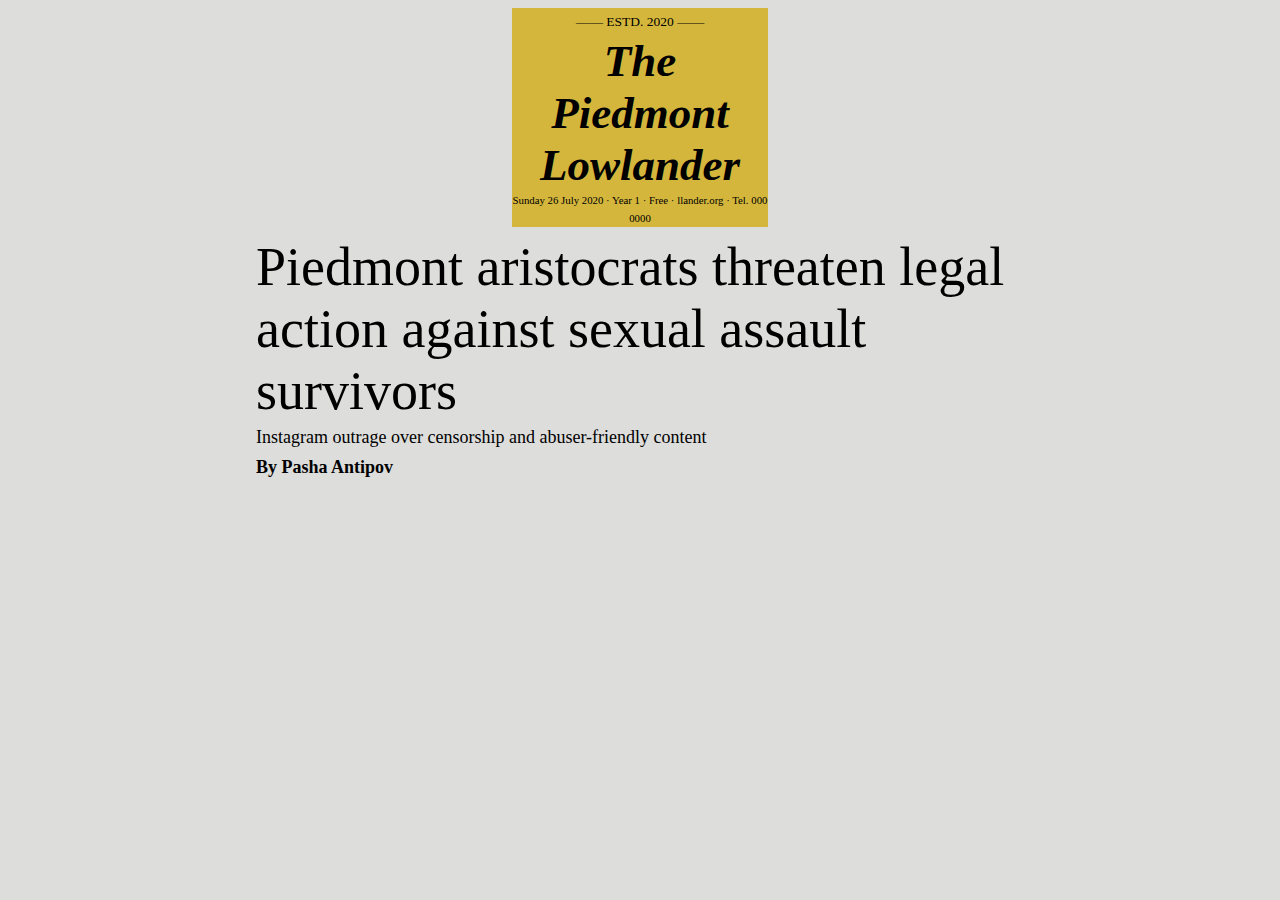
==== index.html @ 0a99cd9a "first commit, testing" ====
<!DOCTYPE html>
<html lang="en">
  <head>
    <meta charset="utf-8" />
    <meta http-equiv="X-UA-Compatible" content="IE=edge" />
    <meta name="viewport" content="width=device-width, initial-scale=1" />
    <title>The Piedmont Lowlander</title>
    <link rel="stylesheet" href="/style.css" />
    <script src="/script.js" defer></script>
  </head>
  <body>
    <div id="top">—— ESTD. 2020 ——</div>
    <div id="title">The Piedmont<br />Lowlander</div>
    <div id="date">
      Sunday 26 July 2020 · Year 1 · Free · llander.org · Tel. 000 0000
    </div>
    <div class="heading">
      Piedmont aristocrats threaten legal action against sexual assault
      survivors
    </div>
    <div class="subheading">
      Instagram outrage over censorship and abuser-friendly content
    </div>
    <div class="authors">
      By Pasha Antipov
    </div>
  </body>
</html>
---- style.css ----
@font-face {
  font-family: Playfair Display;
  src: url("https://fonts.googleapis.com/css2?family=Playfair+Display:wght@900&display=swap");
}
@font-face {
  font-family: Amiri;
  src: url("https://fonts.googleapis.com/css2?family=Amiri&display=swap");
}
body {
  background-color: #dddddb;
}
#top {
  font-family: Playfair Display;
  font-size: 1.5vh;
  color: #000000;
  text-align: center;
  background-color: #d4b63c;
  width: 20vw;
  line-height: 3vh;
  margin-left: auto;
  margin-right: auto;
}
#title {
  font-family: Playfair Display;
  font-size: 5vh;
  color: #000000;
  text-align: center;
  font-weight: 900;
  font-style: italic;
  background-color: #d4b63c;
  width: 20vw;
  margin-left: auto;
  margin-right: auto;
}
#date {
  font-family: Playfair Display;
  font-size: 1.2vh;
  line-height: 2vh;
  color: #000000;
  text-align: center;
  background-color: #d4b63c;
  width: 20vw;
  margin-left: auto;
  margin-right: auto;
}
.heading {
  font-family: Playfair Display;
  font-size: 6vh;
  color: #000000;
  text-align: left;
  font-weight: 400;
  width: 60vw;
  margin-left: auto;
  margin-right: auto;
  margin-top: 1vh;
}
.subheading {
  font-family: Amiri;
  font-size: 2vh;
  color: #000000;
  text-align: left;
  width: 60vw;
  margin-left: auto;
  margin-right: auto;
  margin-top: 0.5vh;
}
.authors {
  font-family: Amiri;
  font-size: 2vh;
  color: #000000;
  text-align: left;
  font-weight: 900;
  width: 60vw;
  margin-left: auto;
  margin-right: auto;
  margin-top: 1vh;
}
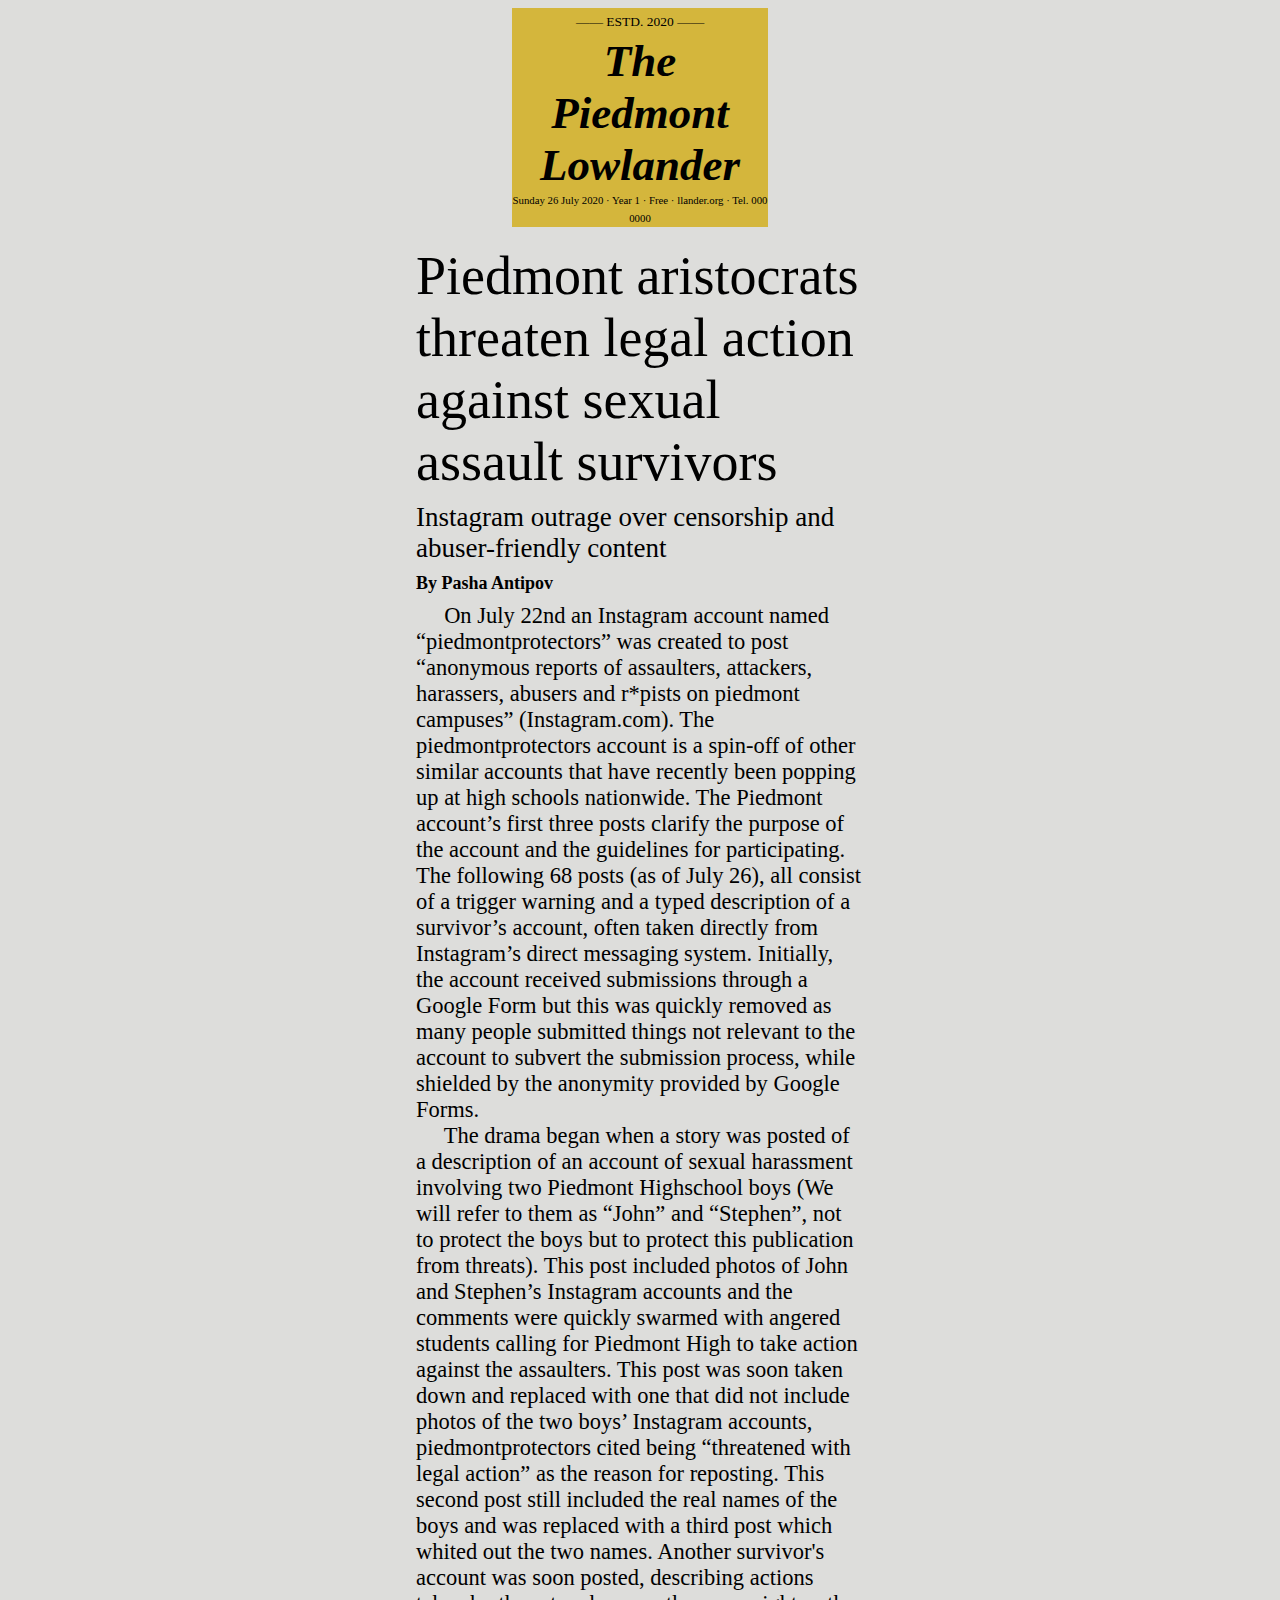
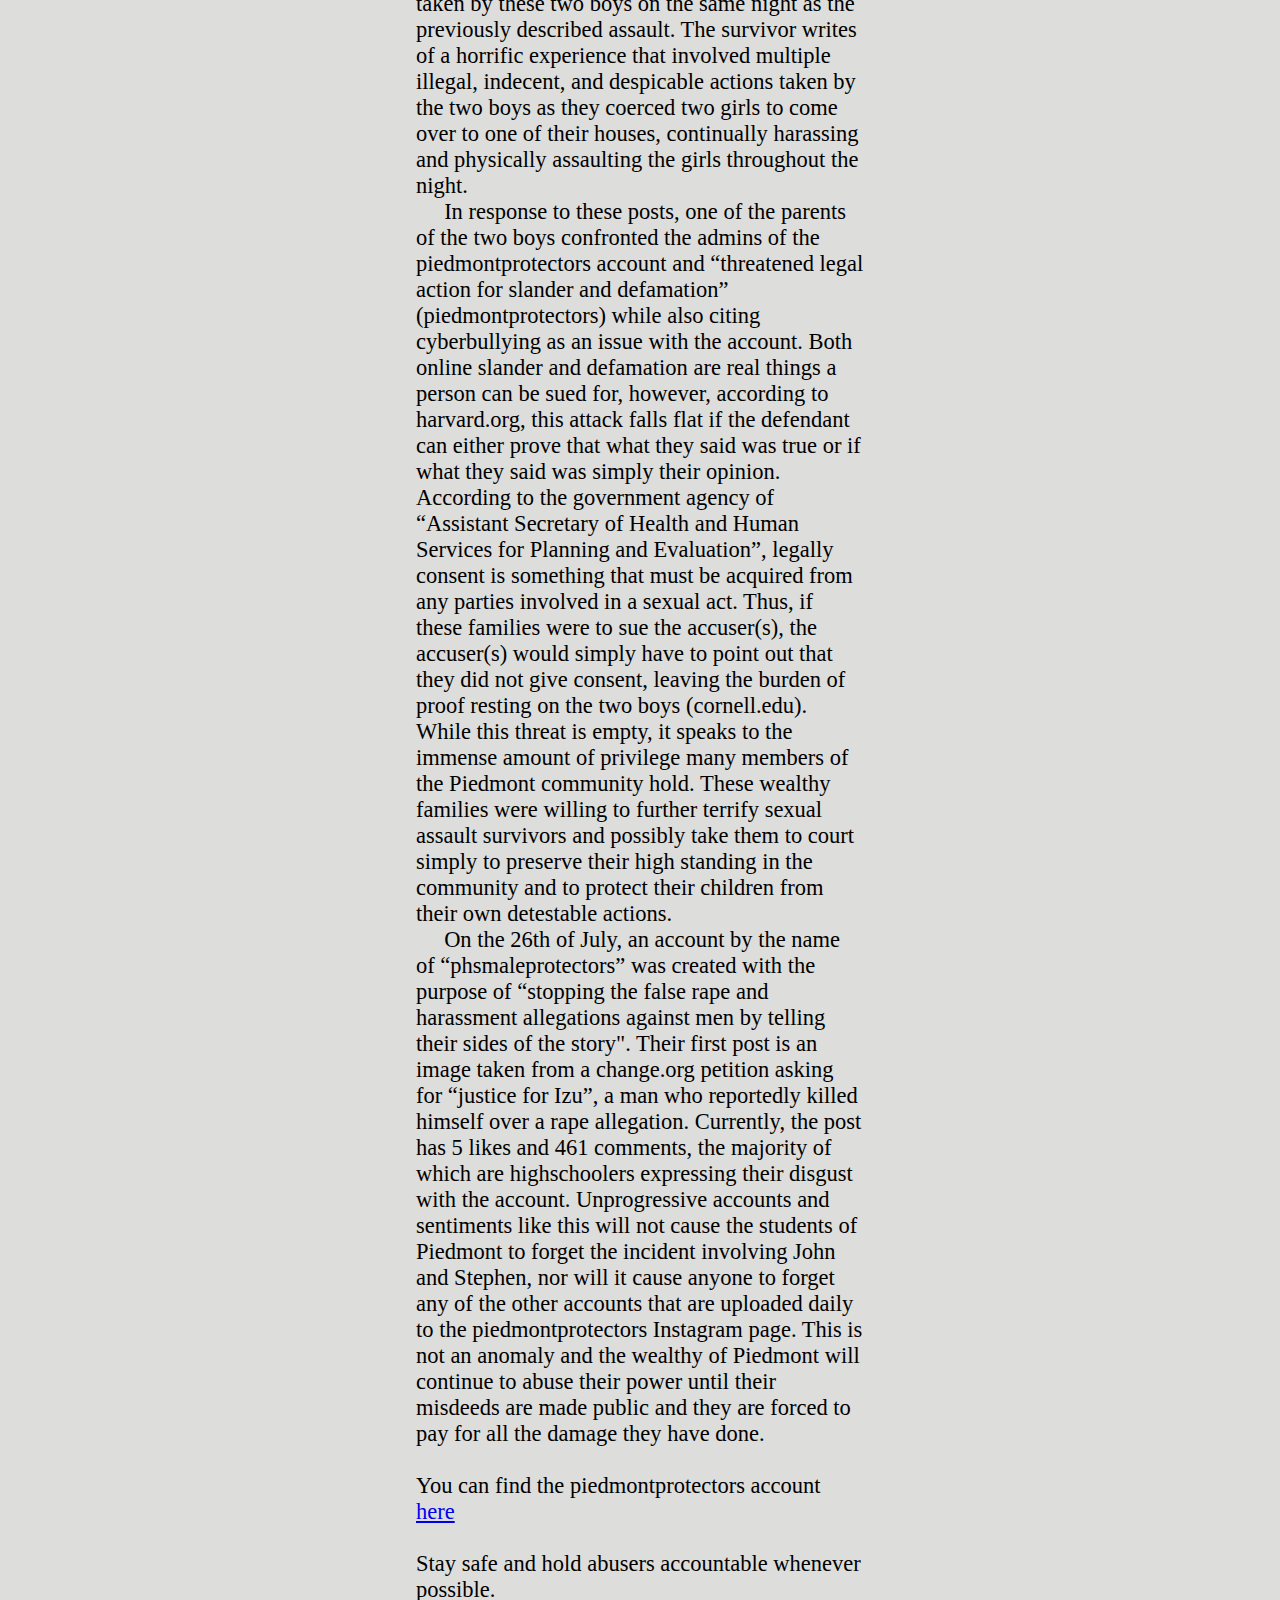
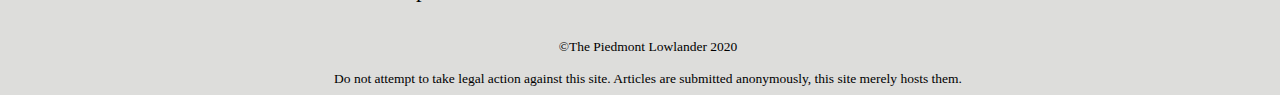
==== commit 726806a3: "first real commit with first article by pasha" ====
--- a/index.html
+++ b/index.html
@@ -24,5 +24,80 @@
     <div class="authors">
       By Pasha Antipov
     </div>
+    <div class="article">
+      &nbsp;&nbsp;&nbsp;&nbsp; On July 22nd an Instagram account named
+      “piedmontprotectors” was created to post “anonymous reports of assaulters,
+      attackers, harassers, abusers and r*pists on piedmont campuses”
+      (Instagram.com). The piedmontprotectors account is a spin-off of other
+      similar accounts that have recently been popping up at high schools
+      nationwide. The Piedmont account’s first three posts clarify the purpose
+      of the account and the guidelines for participating. The following 68
+      posts (as of July 26), all consist of a trigger warning and a typed
+      description of a survivor’s account, often taken directly from Instagram’s
+      direct messaging system. Initially, the account received submissions
+      through a Google Form but this was quickly removed as many people
+      submitted things not relevant to the account to subvert the submission
+      process, while shielded by the anonymity provided by Google Forms. <br />
+      &nbsp;&nbsp;&nbsp;&nbsp; The drama began when a story was posted of a
+      description of an account of sexual harassment involving two Piedmont
+      Highschool boys (We will refer to them as “John” and “Stephen”, not to
+      protect the boys but to protect this publication from threats). This post
+      included photos of John and Stephen’s Instagram accounts and the comments
+      were quickly swarmed with angered students calling for Piedmont High to
+      take action against the assaulters. This post was soon taken down and
+      replaced with one that did not include photos of the two boys’ Instagram
+      accounts, piedmontprotectors cited being “threatened with legal action” as
+      the reason for reposting. This second post still included the real names
+      of the boys and was replaced with a third post which whited out the two
+      names. Another survivor's account was soon posted, describing actions
+      taken by these two boys on the same night as the previously described
+      assault. The survivor writes of a horrific experience that involved
+      multiple illegal, indecent, and despicable actions taken by the two boys
+      as they coerced two girls to come over to one of their houses, continually
+      harassing and physically assaulting the girls throughout the night. <br />
+      &nbsp;&nbsp;&nbsp;&nbsp; In response to these posts, one of the parents of
+      the two boys confronted the admins of the piedmontprotectors account and
+      “threatened legal action for slander and defamation” (piedmontprotectors)
+      while also citing cyberbullying as an issue with the account. Both online
+      slander and defamation are real things a person can be sued for, however,
+      according to harvard.org, this attack falls flat if the defendant can
+      either prove that what they said was true or if what they said was simply
+      their opinion. According to the government agency of “Assistant Secretary
+      of Health and Human Services for Planning and Evaluation”, legally consent
+      is something that must be acquired from any parties involved in a sexual
+      act. Thus, if these families were to sue the accuser(s), the accuser(s)
+      would simply have to point out that they did not give consent, leaving the
+      burden of proof resting on the two boys (cornell.edu). While this threat
+      is empty, it speaks to the immense amount of privilege many members of the
+      Piedmont community hold. These wealthy families were willing to further
+      terrify sexual assault survivors and possibly take them to court simply to
+      preserve their high standing in the community and to protect their
+      children from their own detestable actions.<br />
+      &nbsp;&nbsp;&nbsp;&nbsp; On the 26th of July, an account by the name of
+      “phsmaleprotectors” was created with the purpose of “stopping the false
+      rape and harassment allegations against men by telling their sides of the
+      story". Their first post is an image taken from a change.org petition
+      asking for “justice for Izu”, a man who reportedly killed himself over a
+      rape allegation. Currently, the post has 5 likes and 461 comments, the
+      majority of which are highschoolers expressing their disgust with the
+      account. Unprogressive accounts and sentiments like this will not cause
+      the students of Piedmont to forget the incident involving John and
+      Stephen, nor will it cause anyone to forget any of the other accounts that
+      are uploaded daily to the piedmontprotectors Instagram page. This is not
+      an anomaly and the wealthy of Piedmont will continue to abuse their power
+      until their misdeeds are made public and they are forced to pay for all
+      the damage they have done.
+      <br /><br />
+      You can find the piedmontprotectors account
+      <a href="https://www.instagram.com/piedmontprotectors/?hl=en">here</a
+      ><br /><br />
+      Stay safe and hold abusers accountable whenever possible.
+    </div>
+    <div id="page-end">
+      ©The Piedmont Lowlander 2020 <br />
+      <br />
+      Do not attempt to take legal action against this site. Articles are
+      submitted anonymously, this site merely hosts them.
+    </div>
   </body>
-</html>+</html>
--- a/style.css
+++ b/style.css
@@ -48,21 +48,21 @@
   font-size: 6vh;
   color: #000000;
   text-align: left;
-  font-weight: 400;
-  width: 60vw;
+  font-weight: 500;
+  width: 35vw;
+  margin-left: auto;
+  margin-right: auto;
+  margin-top: 2vh;
+}
+.subheading {
+  font-family: Amiri;
+  font-size: 3vh;
+  color: #000000;
+  text-align: left;
+  width: 35vw;
   margin-left: auto;
   margin-right: auto;
   margin-top: 1vh;
-}
-.subheading {
-  font-family: Amiri;
-  font-size: 2vh;
-  color: #000000;
-  text-align: left;
-  width: 60vw;
-  margin-left: auto;
-  margin-right: auto;
-  margin-top: 0.5vh;
 }
 .authors {
   font-family: Amiri;
@@ -70,8 +70,104 @@
   color: #000000;
   text-align: left;
   font-weight: 900;
-  width: 60vw;
+  width: 35vw;
   margin-left: auto;
   margin-right: auto;
   margin-top: 1vh;
 }
+.article {
+  font-size: 2.5vh;
+  color: #000000;
+  text-align: left;
+  width: 35vw;
+  margin-left: auto;
+  margin-right: auto;
+  margin-top: 1vh;
+}
+#page-end {
+  font-size: 1.5vh;
+  color: #000000;
+  text-align: center;
+  width: 100vw;
+  margin-left: auto;
+  margin-right: auto;
+  margin-top: 4vh;
+}
+/*mobile optimization internal stylesheet*/
+@media only screen and (max-device-width: 480px) {
+  #top {
+    font-family: Playfair Display;
+    font-size: 1.5vh;
+    color: #000000;
+    text-align: center;
+    background-color: #d4b63c;
+    width: 70vw;
+    line-height: 3vh;
+    margin-left: auto;
+    margin-right: auto;
+  }
+  #title {
+    font-family: Playfair Display;
+    font-size: 5vh;
+    color: #000000;
+    text-align: center;
+    font-weight: 900;
+    font-style: italic;
+    background-color: #d4b63c;
+    width: 70vw;
+    margin-left: auto;
+    margin-right: auto;
+  }
+  #date {
+    font-family: Playfair Display;
+    font-size: 1.2vh;
+    line-height: 2vh;
+    color: #000000;
+    text-align: center;
+    background-color: #d4b63c;
+    width: 70vw;
+    margin-left: auto;
+    margin-right: auto;
+  }
+  .heading {
+    font-family: Playfair Display;
+    font-size: 5vh;
+    color: #000000;
+    text-align: left;
+    font-weight: 500;
+    width: 90vw;
+    margin-left: auto;
+    margin-right: auto;
+    margin-top: 2vh;
+  }
+  .subheading {
+    font-family: Amiri;
+    font-size: 3vh;
+    color: #000000;
+    text-align: left;
+    width: 90vw;
+    margin-left: auto;
+    margin-right: auto;
+    margin-top: 1vh;
+  }
+  .authors {
+    font-family: Amiri;
+    font-size: 2vh;
+    color: #000000;
+    text-align: left;
+    font-weight: 900;
+    width: 90vw;
+    margin-left: auto;
+    margin-right: auto;
+    margin-top: 1vh;
+  }
+  .article {
+    font-size: 2.5vh;
+    color: #000000;
+    text-align: left;
+    width: 90vw;
+    margin-left: auto;
+    margin-right: auto;
+    margin-top: 1vh;
+  }
+}
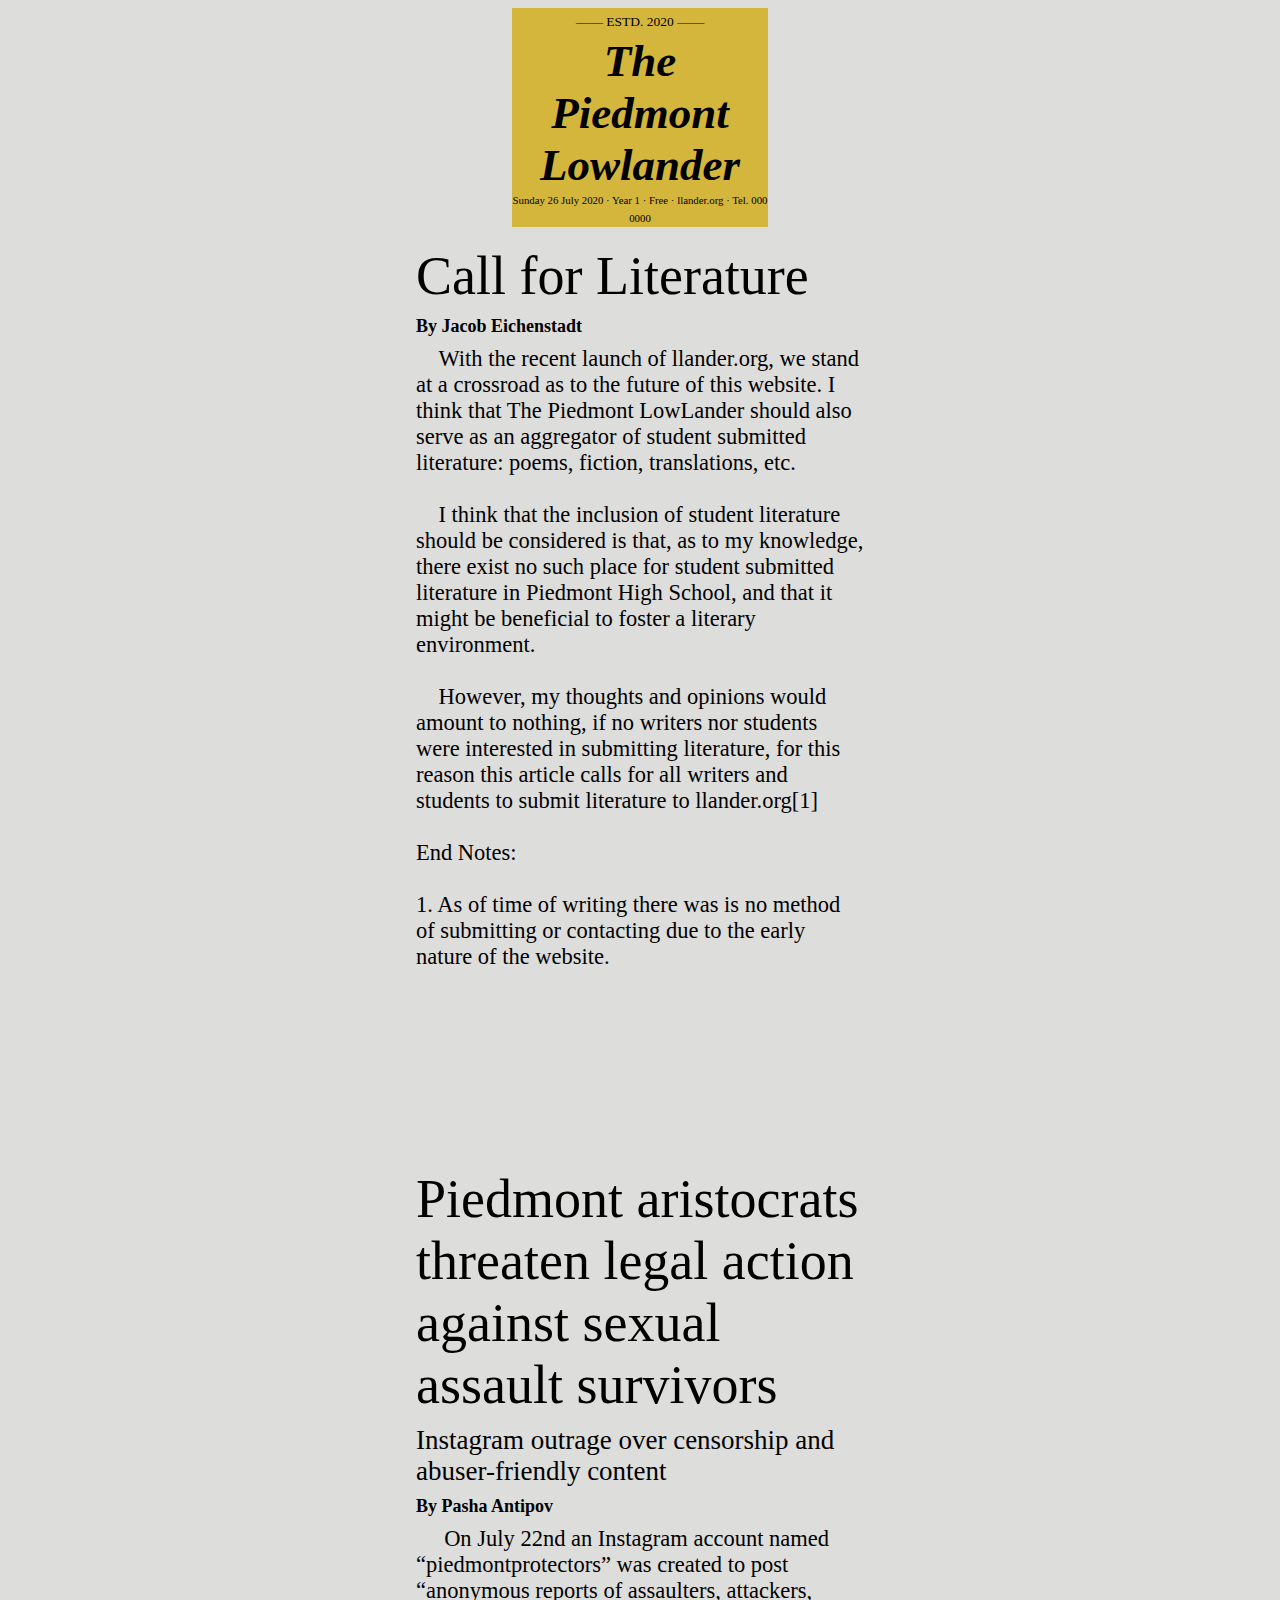
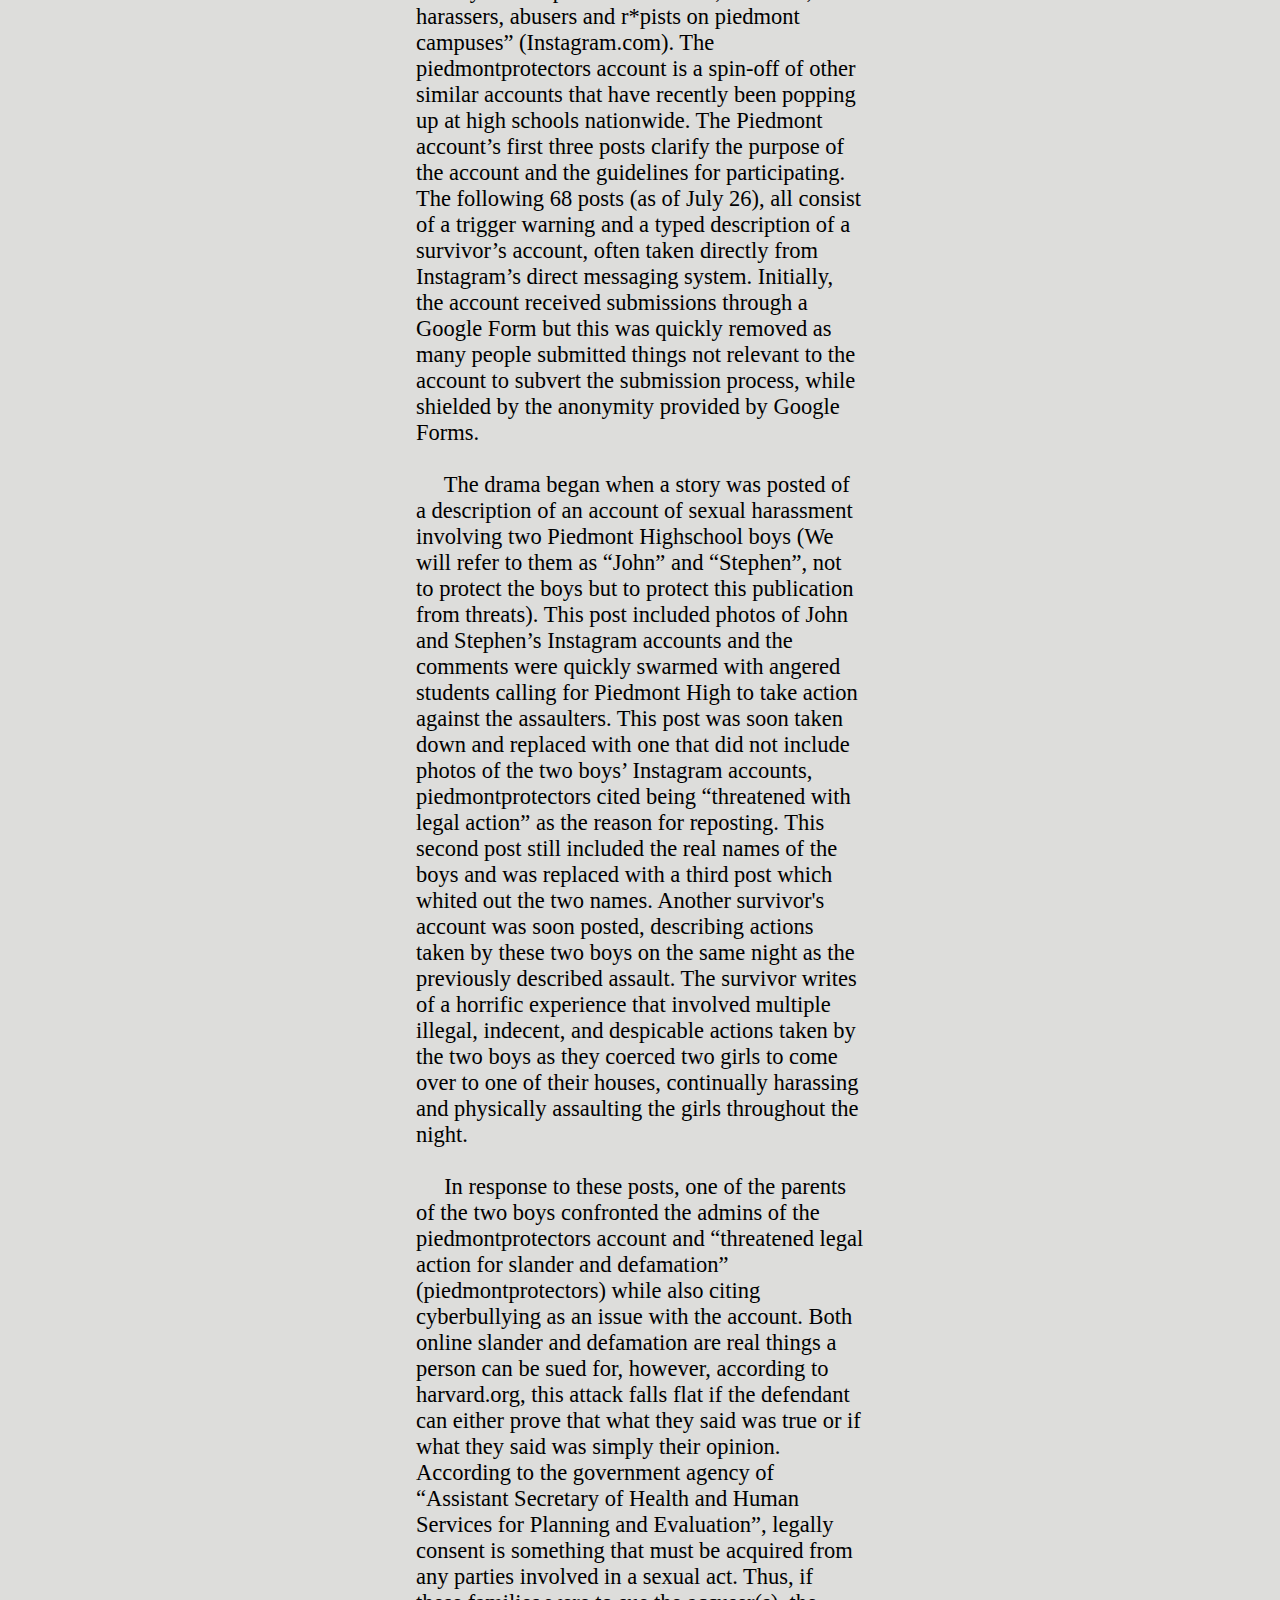
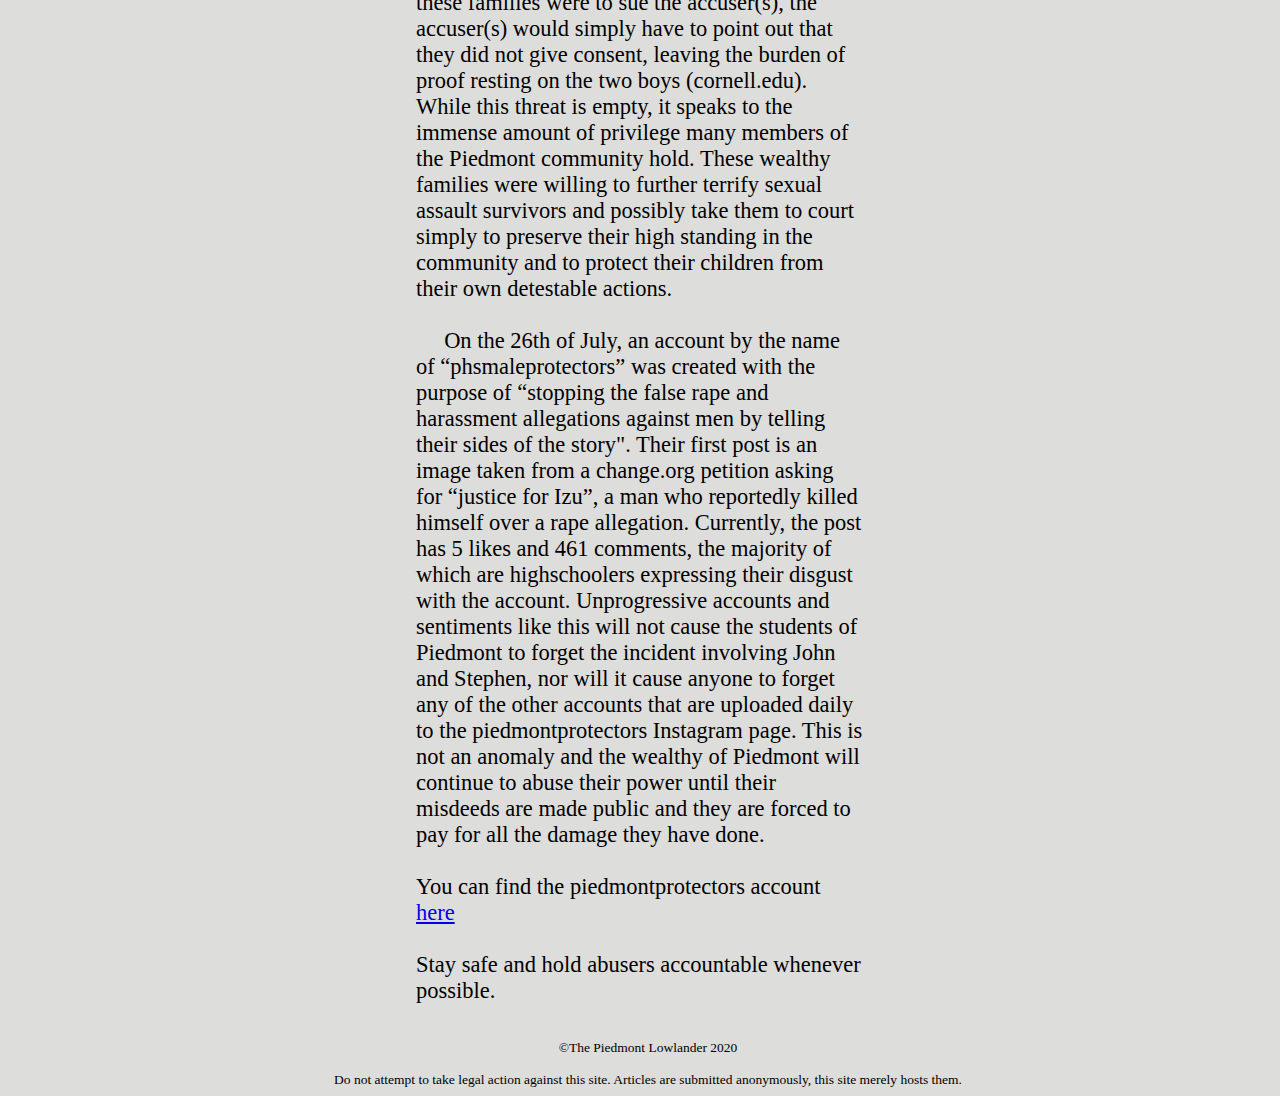
==== commit 6bbb1f5a: "Call by Jacob commiting to master" ====
--- a/index.html
+++ b/index.html
@@ -9,90 +9,128 @@
     <script src="/script.js" defer></script>
   </head>
   <body>
-    <div id="top">—— ESTD. 2020 ——</div>
-    <div id="title">The Piedmont<br />Lowlander</div>
-    <div id="date">
-      Sunday 26 July 2020 · Year 1 · Free · llander.org · Tel. 000 0000
+    <div id="title-wrapper">
+      <div id="top">—— ESTD. 2020 ——</div>
+      <div id="title">The Piedmont<br />Lowlander</div>
+      <div id="date">
+        Sunday 26 July 2020 · Year 1 · Free · llander.org · Tel. 000 0000
+      </div>
     </div>
-    <div class="heading">
-      Piedmont aristocrats threaten legal action against sexual assault
-      survivors
+
+    <div id="Call-for">
+      <div class="heading">
+        Call for Literature
+      </div>
+      <div class="authors">
+        By Jacob Eichenstadt
+      </div>
+      <div class="article">
+        &nbsp;&nbsp;&nbsp;&nbsp;With the recent launch of llander.org, we stand
+        at a crossroad as to the future of this website. I think that The
+        Piedmont LowLander should also serve as an aggregator of student
+        submitted literature: poems, fiction, translations, etc.<br /><br />
+        &nbsp;&nbsp;&nbsp;&nbsp;I think that the inclusion of student literature
+        should be considered is that, as to my knowledge, there exist no such
+        place for student submitted literature in Piedmont High School, and that
+        it might be beneficial to foster a literary environment.<br /><br />
+        &nbsp;&nbsp;&nbsp;&nbsp;However, my thoughts and opinions would amount
+        to nothing, if no writers nor students were interested in submitting
+        literature, for this reason this article calls for all writers and
+        students to submit literature to llander.org[1]<br /><br />
+
+        End Notes:<br /><br />
+        1. As of time of writing there was is no method of submitting or
+        contacting due to the early nature of the website.
+      </div>
     </div>
-    <div class="subheading">
-      Instagram outrage over censorship and abuser-friendly content
+
+    <div class="break"></div>
+    
+    <div id="Piedmont-aristocrats">
+      <div class="heading">
+        Piedmont aristocrats threaten legal action against sexual assault
+        survivors
+      </div>
+      <div class="subheading">
+        Instagram outrage over censorship and abuser-friendly content
+      </div>
+      <div class="authors">
+        By Pasha Antipov
+      </div>
+      <div class="article">
+        &nbsp;&nbsp;&nbsp;&nbsp; On July 22nd an Instagram account named
+        “piedmontprotectors” was created to post “anonymous reports of
+        assaulters, attackers, harassers, abusers and r*pists on piedmont
+        campuses” (Instagram.com). The piedmontprotectors account is a spin-off
+        of other similar accounts that have recently been popping up at high
+        schools nationwide. The Piedmont account’s first three posts clarify the
+        purpose of the account and the guidelines for participating. The
+        following 68 posts (as of July 26), all consist of a trigger warning and
+        a typed description of a survivor’s account, often taken directly from
+        Instagram’s direct messaging system. Initially, the account received
+        submissions through a Google Form but this was quickly removed as many
+        people submitted things not relevant to the account to subvert the
+        submission process, while shielded by the anonymity provided by Google
+        Forms. <br /><br />
+        &nbsp;&nbsp;&nbsp;&nbsp; The drama began when a story was posted of a
+        description of an account of sexual harassment involving two Piedmont
+        Highschool boys (We will refer to them as “John” and “Stephen”, not to
+        protect the boys but to protect this publication from threats). This
+        post included photos of John and Stephen’s Instagram accounts and the
+        comments were quickly swarmed with angered students calling for Piedmont
+        High to take action against the assaulters. This post was soon taken
+        down and replaced with one that did not include photos of the two boys’
+        Instagram accounts, piedmontprotectors cited being “threatened with
+        legal action” as the reason for reposting. This second post still
+        included the real names of the boys and was replaced with a third post
+        which whited out the two names. Another survivor's account was soon
+        posted, describing actions taken by these two boys on the same night as
+        the previously described assault. The survivor writes of a horrific
+        experience that involved multiple illegal, indecent, and despicable
+        actions taken by the two boys as they coerced two girls to come over to
+        one of their houses, continually harassing and physically assaulting the
+        girls throughout the night. <br /><br />
+        &nbsp;&nbsp;&nbsp;&nbsp; In response to these posts, one of the parents
+        of the two boys confronted the admins of the piedmontprotectors account
+        and “threatened legal action for slander and defamation”
+        (piedmontprotectors) while also citing cyberbullying as an issue with
+        the account. Both online slander and defamation are real things a person
+        can be sued for, however, according to harvard.org, this attack falls
+        flat if the defendant can either prove that what they said was true or
+        if what they said was simply their opinion. According to the government
+        agency of “Assistant Secretary of Health and Human Services for Planning
+        and Evaluation”, legally consent is something that must be acquired from
+        any parties involved in a sexual act. Thus, if these families were to
+        sue the accuser(s), the accuser(s) would simply have to point out that
+        they did not give consent, leaving the burden of proof resting on the
+        two boys (cornell.edu). While this threat is empty, it speaks to the
+        immense amount of privilege many members of the Piedmont community hold.
+        These wealthy families were willing to further terrify sexual assault
+        survivors and possibly take them to court simply to preserve their high
+        standing in the community and to protect their children from their own
+        detestable actions.<br /><br />
+        &nbsp;&nbsp;&nbsp;&nbsp; On the 26th of July, an account by the name of
+        “phsmaleprotectors” was created with the purpose of “stopping the false
+        rape and harassment allegations against men by telling their sides of
+        the story". Their first post is an image taken from a change.org
+        petition asking for “justice for Izu”, a man who reportedly killed
+        himself over a rape allegation. Currently, the post has 5 likes and 461
+        comments, the majority of which are highschoolers expressing their
+        disgust with the account. Unprogressive accounts and sentiments like
+        this will not cause the students of Piedmont to forget the incident
+        involving John and Stephen, nor will it cause anyone to forget any of
+        the other accounts that are uploaded daily to the piedmontprotectors
+        Instagram page. This is not an anomaly and the wealthy of Piedmont will
+        continue to abuse their power until their misdeeds are made public and
+        they are forced to pay for all the damage they have done.
+        <br /><br />
+        You can find the piedmontprotectors account
+        <a href="https://www.instagram.com/piedmontprotectors/?hl=en">here</a
+        ><br /><br />
+        Stay safe and hold abusers accountable whenever possible.
+      </div>
     </div>
-    <div class="authors">
-      By Pasha Antipov
-    </div>
-    <div class="article">
-      &nbsp;&nbsp;&nbsp;&nbsp; On July 22nd an Instagram account named
-      “piedmontprotectors” was created to post “anonymous reports of assaulters,
-      attackers, harassers, abusers and r*pists on piedmont campuses”
-      (Instagram.com). The piedmontprotectors account is a spin-off of other
-      similar accounts that have recently been popping up at high schools
-      nationwide. The Piedmont account’s first three posts clarify the purpose
-      of the account and the guidelines for participating. The following 68
-      posts (as of July 26), all consist of a trigger warning and a typed
-      description of a survivor’s account, often taken directly from Instagram’s
-      direct messaging system. Initially, the account received submissions
-      through a Google Form but this was quickly removed as many people
-      submitted things not relevant to the account to subvert the submission
-      process, while shielded by the anonymity provided by Google Forms. <br />
-      &nbsp;&nbsp;&nbsp;&nbsp; The drama began when a story was posted of a
-      description of an account of sexual harassment involving two Piedmont
-      Highschool boys (We will refer to them as “John” and “Stephen”, not to
-      protect the boys but to protect this publication from threats). This post
-      included photos of John and Stephen’s Instagram accounts and the comments
-      were quickly swarmed with angered students calling for Piedmont High to
-      take action against the assaulters. This post was soon taken down and
-      replaced with one that did not include photos of the two boys’ Instagram
-      accounts, piedmontprotectors cited being “threatened with legal action” as
-      the reason for reposting. This second post still included the real names
-      of the boys and was replaced with a third post which whited out the two
-      names. Another survivor's account was soon posted, describing actions
-      taken by these two boys on the same night as the previously described
-      assault. The survivor writes of a horrific experience that involved
-      multiple illegal, indecent, and despicable actions taken by the two boys
-      as they coerced two girls to come over to one of their houses, continually
-      harassing and physically assaulting the girls throughout the night. <br />
-      &nbsp;&nbsp;&nbsp;&nbsp; In response to these posts, one of the parents of
-      the two boys confronted the admins of the piedmontprotectors account and
-      “threatened legal action for slander and defamation” (piedmontprotectors)
-      while also citing cyberbullying as an issue with the account. Both online
-      slander and defamation are real things a person can be sued for, however,
-      according to harvard.org, this attack falls flat if the defendant can
-      either prove that what they said was true or if what they said was simply
-      their opinion. According to the government agency of “Assistant Secretary
-      of Health and Human Services for Planning and Evaluation”, legally consent
-      is something that must be acquired from any parties involved in a sexual
-      act. Thus, if these families were to sue the accuser(s), the accuser(s)
-      would simply have to point out that they did not give consent, leaving the
-      burden of proof resting on the two boys (cornell.edu). While this threat
-      is empty, it speaks to the immense amount of privilege many members of the
-      Piedmont community hold. These wealthy families were willing to further
-      terrify sexual assault survivors and possibly take them to court simply to
-      preserve their high standing in the community and to protect their
-      children from their own detestable actions.<br />
-      &nbsp;&nbsp;&nbsp;&nbsp; On the 26th of July, an account by the name of
-      “phsmaleprotectors” was created with the purpose of “stopping the false
-      rape and harassment allegations against men by telling their sides of the
-      story". Their first post is an image taken from a change.org petition
-      asking for “justice for Izu”, a man who reportedly killed himself over a
-      rape allegation. Currently, the post has 5 likes and 461 comments, the
-      majority of which are highschoolers expressing their disgust with the
-      account. Unprogressive accounts and sentiments like this will not cause
-      the students of Piedmont to forget the incident involving John and
-      Stephen, nor will it cause anyone to forget any of the other accounts that
-      are uploaded daily to the piedmontprotectors Instagram page. This is not
-      an anomaly and the wealthy of Piedmont will continue to abuse their power
-      until their misdeeds are made public and they are forced to pay for all
-      the damage they have done.
-      <br /><br />
-      You can find the piedmontprotectors account
-      <a href="https://www.instagram.com/piedmontprotectors/?hl=en">here</a
-      ><br /><br />
-      Stay safe and hold abusers accountable whenever possible.
-    </div>
+
     <div id="page-end">
       ©The Piedmont Lowlander 2020 <br />
       <br />
--- a/style.css
+++ b/style.css
@@ -9,6 +9,7 @@
 body {
   background-color: #dddddb;
 }
+
 #top {
   font-family: Playfair Display;
   font-size: 1.5vh;
@@ -93,6 +94,13 @@
   margin-right: auto;
   margin-top: 4vh;
 }
+.break {
+  color: black;
+  width: 30vw;
+  height: 20vh;
+  margin-left: auto;
+  margin-right: auto;
+}
 /*mobile optimization internal stylesheet*/
 @media only screen and (max-device-width: 480px) {
   #top {
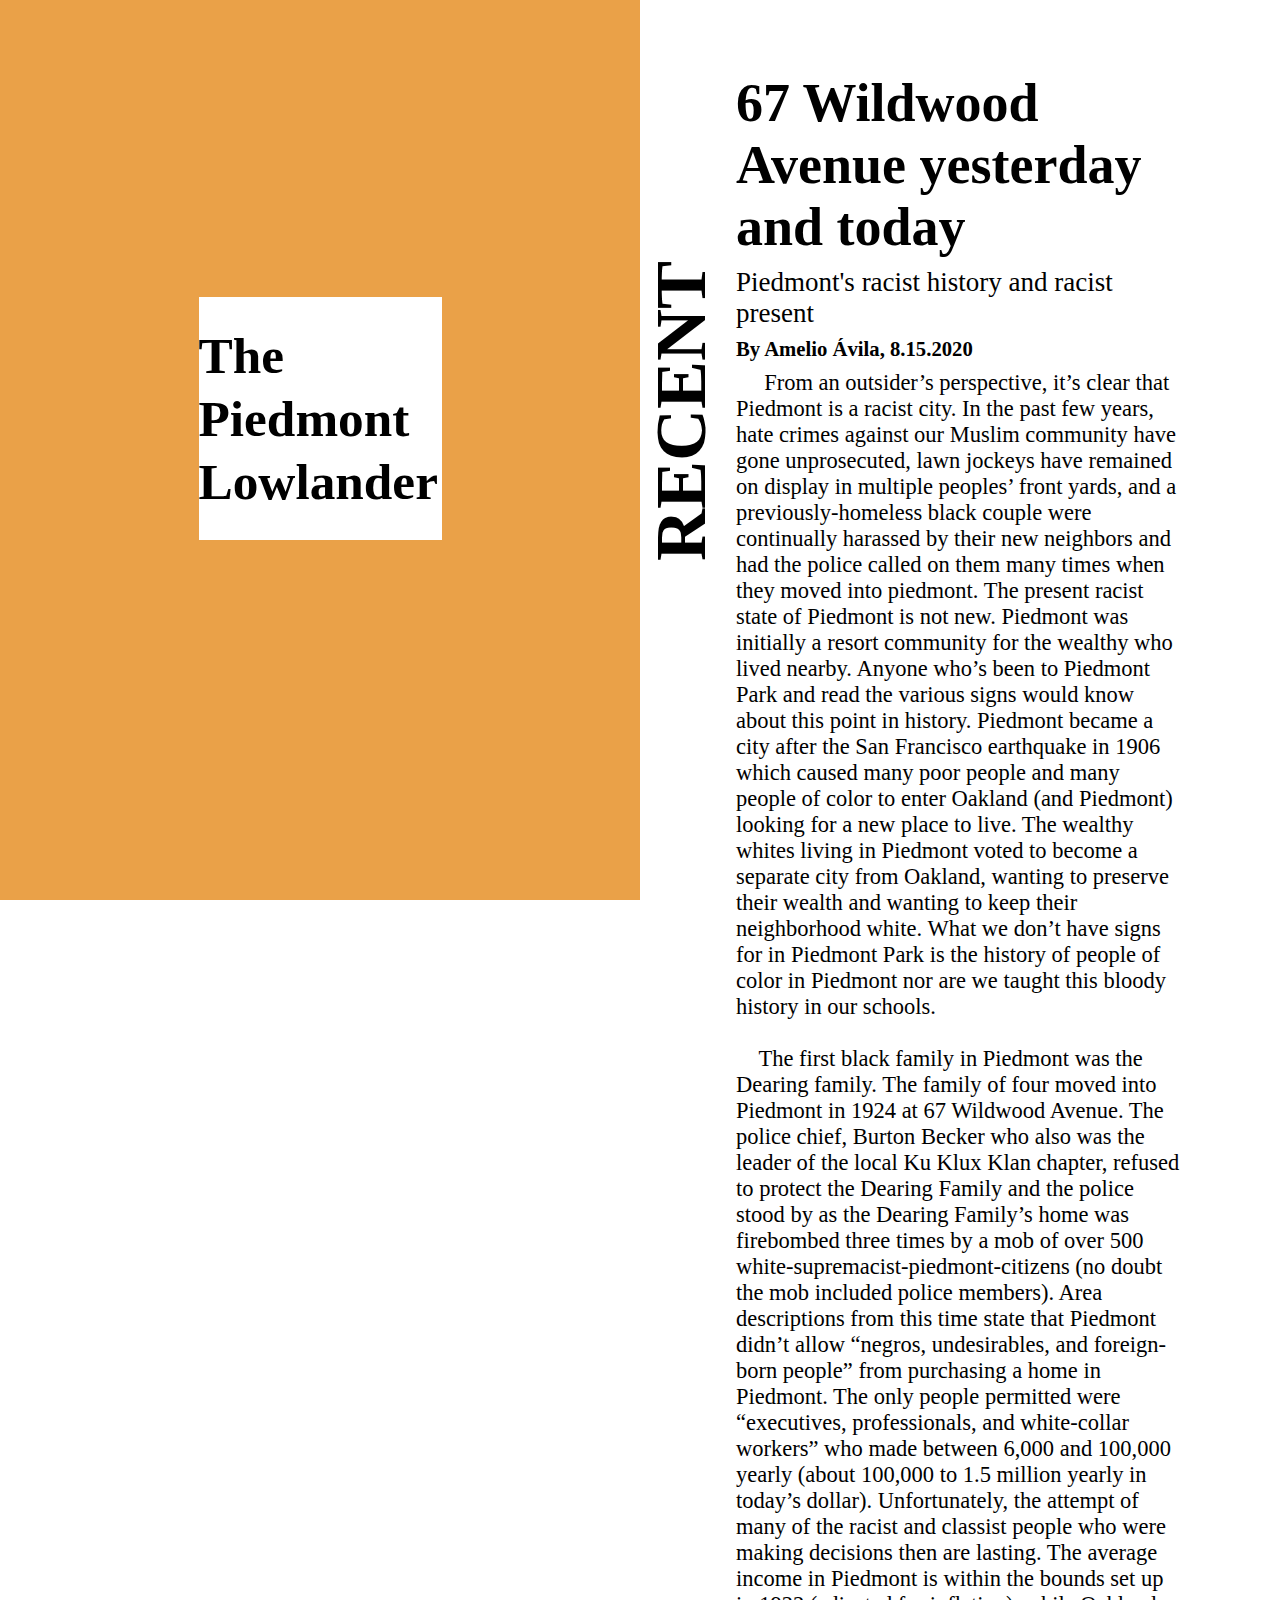
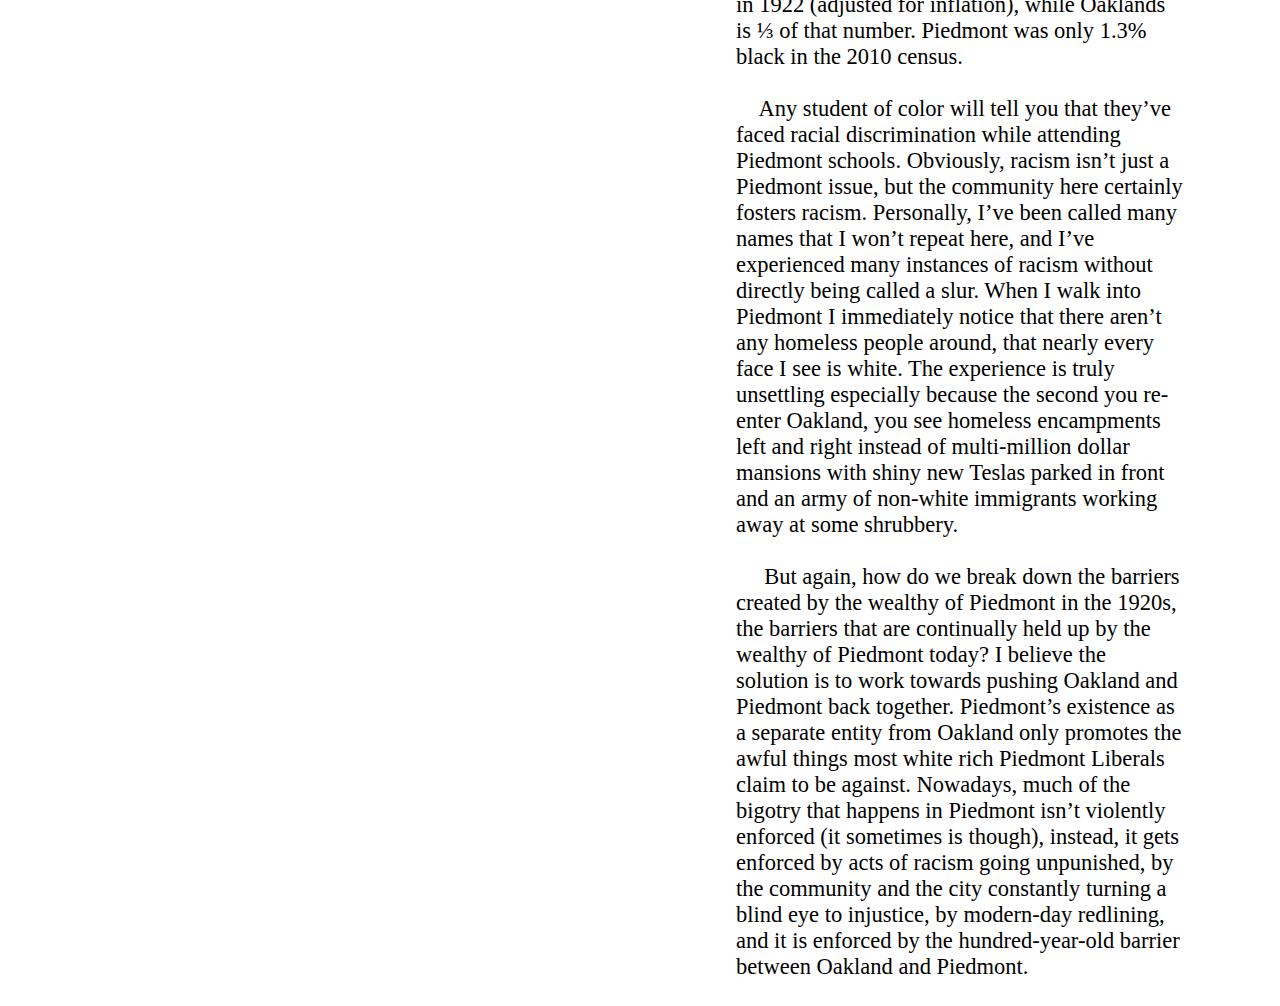
==== commit 83625462: "Site revamp" ====
--- a/index.html
+++ b/index.html
@@ -9,133 +9,92 @@
     <script src="/script.js" defer></script>
   </head>
   <body>
-    <div id="title-wrapper">
-      <div id="top">—— ESTD. 2020 ——</div>
-      <div id="title">The Piedmont<br />Lowlander</div>
-      <div id="date">
-        Sunday 26 July 2020 · Year 1 · Free · llander.org · Tel. 000 0000
+    <div id="front-wrapper">
+      <div id="left">
+        <a href="home.html" id="logo-box">
+          <div id="logo-text">
+            The Piedmont Lowlander
+          </div>
+        </a>
       </div>
-    </div>
 
-    <div id="Call-for">
-      <div class="heading">
-        Call for Literature
+      <div id="right">
+        <div id="recent">
+          RECENT
+        </div>
+        <div id="">
+          <div class="heading">67 Wildwood Avenue yesterday and today</div>
+          <div class="subheading">
+            Piedmont's racist history and racist present
+          </div>
+          <div class="authors">By Amelio Ávila, 8.15.2020</div>
+          <div class="article">
+            &nbsp;&nbsp;&nbsp;&nbsp; From an outsider’s perspective, it’s clear
+            that Piedmont is a racist city. In the past few years, hate crimes
+            against our Muslim community have gone unprosecuted, lawn jockeys
+            have remained on display in multiple peoples’ front yards, and a
+            previously-homeless black couple were continually harassed by their
+            new neighbors and had the police called on them many times when they
+            moved into piedmont. The present racist state of Piedmont is not
+            new. Piedmont was initially a resort community for the wealthy who
+            lived nearby. Anyone who’s been to Piedmont Park and read the
+            various signs would know about this point in history. Piedmont
+            became a city after the San Francisco earthquake in 1906 which
+            caused many poor people and many people of color to enter Oakland
+            (and Piedmont) looking for a new place to live. The wealthy whites
+            living in Piedmont voted to become a separate city from Oakland,
+            wanting to preserve their wealth and wanting to keep their
+            neighborhood white. What we don’t have signs for in Piedmont Park is
+            the history of people of color in Piedmont nor are we taught this
+            bloody history in our schools.
+            <br /><br />
+            &nbsp;&nbsp;&nbsp;&nbsp;The first black family in Piedmont was the
+            Dearing family. The family of four moved into Piedmont in 1924 at 67
+            Wildwood Avenue. The police chief, Burton Becker who also was the
+            leader of the local Ku Klux Klan chapter, refused to protect the
+            Dearing Family and the police stood by as the Dearing Family’s home
+            was firebombed three times by a mob of over 500
+            white-supremacist-piedmont-citizens (no doubt the mob included
+            police members). Area descriptions from this time state that
+            Piedmont didn’t allow “negros, undesirables, and foreign-born
+            people” from purchasing a home in Piedmont. The only people
+            permitted were “executives, professionals, and white-collar workers”
+            who made between 6,000 and 100,000 yearly (about 100,000 to 1.5
+            million yearly in today’s dollar). Unfortunately, the attempt of
+            many of the racist and classist people who were making decisions
+            then are lasting. The average income in Piedmont is within the
+            bounds set up in 1922 (adjusted for inflation), while Oaklands is ⅓
+            of that number. Piedmont was only 1.3% black in the 2010 census.
+            <br /><br />
+            &nbsp;&nbsp;&nbsp;&nbsp;Any student of color will tell you that
+            they’ve faced racial discrimination while attending Piedmont
+            schools. Obviously, racism isn’t just a Piedmont issue, but the
+            community here certainly fosters racism. Personally, I’ve been
+            called many names that I won’t repeat here, and I’ve experienced
+            many instances of racism without directly being called a slur. When
+            I walk into Piedmont I immediately notice that there aren’t any
+            homeless people around, that nearly every face I see is white. The
+            experience is truly unsettling especially because the second you
+            re-enter Oakland, you see homeless encampments left and right
+            instead of multi-million dollar mansions with shiny new Teslas
+            parked in front and an army of non-white immigrants working away at
+            some shrubbery. <br /><br />
+            &nbsp;&nbsp;&nbsp;&nbsp; But again, how do we break down the
+            barriers created by the wealthy of Piedmont in the 1920s, the
+            barriers that are continually held up by the wealthy of Piedmont
+            today? I believe the solution is to work towards pushing Oakland and
+            Piedmont back together. Piedmont’s existence as a separate entity
+            from Oakland only promotes the awful things most white rich Piedmont
+            Liberals claim to be against. Nowadays, much of the bigotry that
+            happens in Piedmont isn’t violently enforced (it sometimes is
+            though), instead, it gets enforced by acts of racism going
+            unpunished, by the community and the city constantly turning a blind
+            eye to injustice, by modern-day redlining, and it is enforced by the
+            hundred-year-old barrier between Oakland and Piedmont.
+            <br /><br />
+          </div>
+        </div>
       </div>
-      <div class="authors">
-        By Jacob Eichenstadt
-      </div>
-      <div class="article">
-        &nbsp;&nbsp;&nbsp;&nbsp;With the recent launch of llander.org, we stand
-        at a crossroad as to the future of this website. I think that The
-        Piedmont LowLander should also serve as an aggregator of student
-        submitted literature: poems, fiction, translations, etc.<br /><br />
-        &nbsp;&nbsp;&nbsp;&nbsp;I think that the inclusion of student literature
-        should be considered is that, as to my knowledge, there exist no such
-        place for student submitted literature in Piedmont High School, and that
-        it might be beneficial to foster a literary environment.<br /><br />
-        &nbsp;&nbsp;&nbsp;&nbsp;However, my thoughts and opinions would amount
-        to nothing, if no writers nor students were interested in submitting
-        literature, for this reason this article calls for all writers and
-        students to submit literature to llander.org[1]<br /><br />
-
-        End Notes:<br /><br />
-        1. As of time of writing there was is no method of submitting or
-        contacting due to the early nature of the website.
-      </div>
-    </div>
-
-    <div class="break"></div>
-    
-    <div id="Piedmont-aristocrats">
-      <div class="heading">
-        Piedmont aristocrats threaten legal action against sexual assault
-        survivors
-      </div>
-      <div class="subheading">
-        Instagram outrage over censorship and abuser-friendly content
-      </div>
-      <div class="authors">
-        By Pasha Antipov
-      </div>
-      <div class="article">
-        &nbsp;&nbsp;&nbsp;&nbsp; On July 22nd an Instagram account named
-        “piedmontprotectors” was created to post “anonymous reports of
-        assaulters, attackers, harassers, abusers and r*pists on piedmont
-        campuses” (Instagram.com). The piedmontprotectors account is a spin-off
-        of other similar accounts that have recently been popping up at high
-        schools nationwide. The Piedmont account’s first three posts clarify the
-        purpose of the account and the guidelines for participating. The
-        following 68 posts (as of July 26), all consist of a trigger warning and
-        a typed description of a survivor’s account, often taken directly from
-        Instagram’s direct messaging system. Initially, the account received
-        submissions through a Google Form but this was quickly removed as many
-        people submitted things not relevant to the account to subvert the
-        submission process, while shielded by the anonymity provided by Google
-        Forms. <br /><br />
-        &nbsp;&nbsp;&nbsp;&nbsp; The drama began when a story was posted of a
-        description of an account of sexual harassment involving two Piedmont
-        Highschool boys (We will refer to them as “John” and “Stephen”, not to
-        protect the boys but to protect this publication from threats). This
-        post included photos of John and Stephen’s Instagram accounts and the
-        comments were quickly swarmed with angered students calling for Piedmont
-        High to take action against the assaulters. This post was soon taken
-        down and replaced with one that did not include photos of the two boys’
-        Instagram accounts, piedmontprotectors cited being “threatened with
-        legal action” as the reason for reposting. This second post still
-        included the real names of the boys and was replaced with a third post
-        which whited out the two names. Another survivor's account was soon
-        posted, describing actions taken by these two boys on the same night as
-        the previously described assault. The survivor writes of a horrific
-        experience that involved multiple illegal, indecent, and despicable
-        actions taken by the two boys as they coerced two girls to come over to
-        one of their houses, continually harassing and physically assaulting the
-        girls throughout the night. <br /><br />
-        &nbsp;&nbsp;&nbsp;&nbsp; In response to these posts, one of the parents
-        of the two boys confronted the admins of the piedmontprotectors account
-        and “threatened legal action for slander and defamation”
-        (piedmontprotectors) while also citing cyberbullying as an issue with
-        the account. Both online slander and defamation are real things a person
-        can be sued for, however, according to harvard.org, this attack falls
-        flat if the defendant can either prove that what they said was true or
-        if what they said was simply their opinion. According to the government
-        agency of “Assistant Secretary of Health and Human Services for Planning
-        and Evaluation”, legally consent is something that must be acquired from
-        any parties involved in a sexual act. Thus, if these families were to
-        sue the accuser(s), the accuser(s) would simply have to point out that
-        they did not give consent, leaving the burden of proof resting on the
-        two boys (cornell.edu). While this threat is empty, it speaks to the
-        immense amount of privilege many members of the Piedmont community hold.
-        These wealthy families were willing to further terrify sexual assault
-        survivors and possibly take them to court simply to preserve their high
-        standing in the community and to protect their children from their own
-        detestable actions.<br /><br />
-        &nbsp;&nbsp;&nbsp;&nbsp; On the 26th of July, an account by the name of
-        “phsmaleprotectors” was created with the purpose of “stopping the false
-        rape and harassment allegations against men by telling their sides of
-        the story". Their first post is an image taken from a change.org
-        petition asking for “justice for Izu”, a man who reportedly killed
-        himself over a rape allegation. Currently, the post has 5 likes and 461
-        comments, the majority of which are highschoolers expressing their
-        disgust with the account. Unprogressive accounts and sentiments like
-        this will not cause the students of Piedmont to forget the incident
-        involving John and Stephen, nor will it cause anyone to forget any of
-        the other accounts that are uploaded daily to the piedmontprotectors
-        Instagram page. This is not an anomaly and the wealthy of Piedmont will
-        continue to abuse their power until their misdeeds are made public and
-        they are forced to pay for all the damage they have done.
-        <br /><br />
-        You can find the piedmontprotectors account
-        <a href="https://www.instagram.com/piedmontprotectors/?hl=en">here</a
-        ><br /><br />
-        Stay safe and hold abusers accountable whenever possible.
-      </div>
-    </div>
-
-    <div id="page-end">
-      ©The Piedmont Lowlander 2020 <br />
-      <br />
-      Do not attempt to take legal action against this site. Articles are
-      submitted anonymously, this site merely hosts them.
     </div>
   </body>
 </html>
--- a/style.css
+++ b/style.css
@@ -7,53 +7,91 @@
   src: url("https://fonts.googleapis.com/css2?family=Amiri&display=swap");
 }
 body {
-  background-color: #dddddb;
+  margin: 0;
+  padding: 0;
+}
+#front-wrapper {
+  display: flex;
+  flex-direction: row;
+  justify-content: flex-start;
 }
 
-#top {
-  font-family: Playfair Display;
-  font-size: 1.5vh;
-  color: #000000;
+#left {
+  background-color: #EAA148;
+  width: 50vw;
+  height: 100vh;
+  display: flex;
+  align-items: center;
+  flex-direction: column;
+  justify-content: space-around;
+  overflow: hidden;
+  position: -webkit-sticky;
+  position: sticky;
+  top: 0;
+}
+#logo-box {
+  background-color: #ffffff;
+  width: 27vh;
+  height: 27vh;
+  position: -webkit-sticky;
+  position: sticky;
+  bottom: 40vh;
+  text-decoration: none;
+  transition: transform 330ms ease-in-out;
+}
+#logo-box:hover {
+  transform: scale(1.1);
+}
+
+#logo-text {
+  color: black;
   text-align: center;
-  background-color: #d4b63c;
-  width: 20vw;
-  line-height: 3vh;
-  margin-left: auto;
-  margin-right: auto;
-}
-#title {
-  font-family: Playfair Display;
-  font-size: 5vh;
-  color: #000000;
+  font-family: Playfair Display;
+  font-size: 5.7vh;
+  text-align: left;
+  font-weight: 900;
+  margin-top: 3vh;
+  line-height: 7vh;
+}
+.button {
+  background-color: white;
+  color: black;
   text-align: center;
-  font-weight: 900;
-  font-style: italic;
-  background-color: #d4b63c;
-  width: 20vw;
-  margin-left: auto;
-  margin-right: auto;
-}
-#date {
-  font-family: Playfair Display;
-  font-size: 1.2vh;
-  line-height: 2vh;
-  color: #000000;
-  text-align: center;
-  background-color: #d4b63c;
-  width: 20vw;
-  margin-left: auto;
-  margin-right: auto;
+  display: inline-block;
+  font-size: 3vh;
+  padding: 1.1vh;
+  border: none;
+  text-decoration: none;
+  font-family: Playfair Display;
+  font-weight: 900;
+  transition: transform 230ms ease-in-out;
+}
+.button:hover {
+  transform: scale(1.1);
+}
+#right {
+  background-color: #ffffff;
+  width: 50vw;
+}
+#recent {
+  font-weight: 900;
+  transform-origin: 0 0;
+  transform: rotate(270deg);
+  left: 50vw;
+  font-size: 8vh;
+  bottom: 20vw;
+  position: fixed;
 }
 .heading {
   font-family: Playfair Display;
   font-size: 6vh;
   color: #000000;
   text-align: left;
-  font-weight: 500;
-  width: 35vw;
-  margin-left: auto;
-  margin-right: auto;
-  margin-top: 2vh;
+  font-weight: 600;
+  width: 35vw;
+  margin-left: auto;
+  margin-right: auto;
+  margin-top: 8vh;
 }
 .subheading {
   font-family: Amiri;
@@ -67,7 +105,7 @@
 }
 .authors {
   font-family: Amiri;
-  font-size: 2vh;
+  font-size: 2.3vh;
   color: #000000;
   text-align: left;
   font-weight: 900;
@@ -85,97 +123,78 @@
   margin-right: auto;
   margin-top: 1vh;
 }
-#page-end {
-  font-size: 1.5vh;
-  color: #000000;
-  text-align: center;
+
+/*home specific*/
+#home-wrapper {
+  display: flex;
+  align-items: center;
+  flex-direction: column;
+  justify-content: space-around;
+  background-color: #EAA148;
   width: 100vw;
-  margin-left: auto;
-  margin-right: auto;
-  margin-top: 4vh;
-}
-.break {
-  color: black;
-  width: 30vw;
-  height: 20vh;
-  margin-left: auto;
-  margin-right: auto;
+  height: 100vh;
+}
+#home-wrapper-two {
+  display: flex;
+  align-items: center;
+  flex-direction: row;
+  justify-content: space-around;
+  width: 50vw;
+}
+/*archive specific*/
+#archive-wrapper {
+  display: flex;
+  align-items: center;
+  justify-content: space-around;
+  background-color: #EAA148;
+  width: 100vw;
+  height: 30vh;
 }
 /*mobile optimization internal stylesheet*/
 @media only screen and (max-device-width: 480px) {
-  #top {
-    font-family: Playfair Display;
-    font-size: 1.5vh;
-    color: #000000;
-    text-align: center;
-    background-color: #d4b63c;
-    width: 70vw;
-    line-height: 3vh;
-    margin-left: auto;
-    margin-right: auto;
-  }
-  #title {
-    font-family: Playfair Display;
-    font-size: 5vh;
-    color: #000000;
-    text-align: center;
-    font-weight: 900;
-    font-style: italic;
-    background-color: #d4b63c;
-    width: 70vw;
-    margin-left: auto;
-    margin-right: auto;
-  }
-  #date {
-    font-family: Playfair Display;
-    font-size: 1.2vh;
-    line-height: 2vh;
-    color: #000000;
-    text-align: center;
-    background-color: #d4b63c;
-    width: 70vw;
-    margin-left: auto;
-    margin-right: auto;
+  #front-wrapper {
+    display: flex;
+    flex-direction: column;
+    justify-content: center;
+  }
+  #left {
+    width: 100vw;
+    height: 30vh;
+    display: flex;
+    align-items: center;
+    flex-direction: column;
+    justify-content: space-around;
+    overflow: auto;
+    position: relative;
+  }
+  #logo-box {
+    top: 1vh;
+    background-color: #ffffff;
+    width: 27vh;
+    height: 27vh;
+    text-decoration: none;
+    transition: transform 330ms ease-in-out;
+  }
+  #right {
+    background-color: #ffffff;
+    width: 100vw;
+  }
+  #recent {
+    opacity: 0;
   }
   .heading {
-    font-family: Playfair Display;
-    font-size: 5vh;
-    color: #000000;
-    text-align: left;
-    font-weight: 500;
-    width: 90vw;
-    margin-left: auto;
-    margin-right: auto;
-    margin-top: 2vh;
+    width: 90vw;
   }
   .subheading {
-    font-family: Amiri;
-    font-size: 3vh;
-    color: #000000;
-    text-align: left;
-    width: 90vw;
-    margin-left: auto;
-    margin-right: auto;
-    margin-top: 1vh;
+    width: 90vw;
   }
   .authors {
-    font-family: Amiri;
-    font-size: 2vh;
-    color: #000000;
-    text-align: left;
-    font-weight: 900;
-    width: 90vw;
-    margin-left: auto;
-    margin-right: auto;
-    margin-top: 1vh;
+    width: 90vw;
   }
   .article {
-    font-size: 2.5vh;
-    color: #000000;
-    text-align: left;
-    width: 90vw;
-    margin-left: auto;
-    margin-right: auto;
-    margin-top: 1vh;
-  }
-}
+    width: 90vw;
+  }
+  #home-wrapper-two {
+    width: 95vw;
+  }
+}
